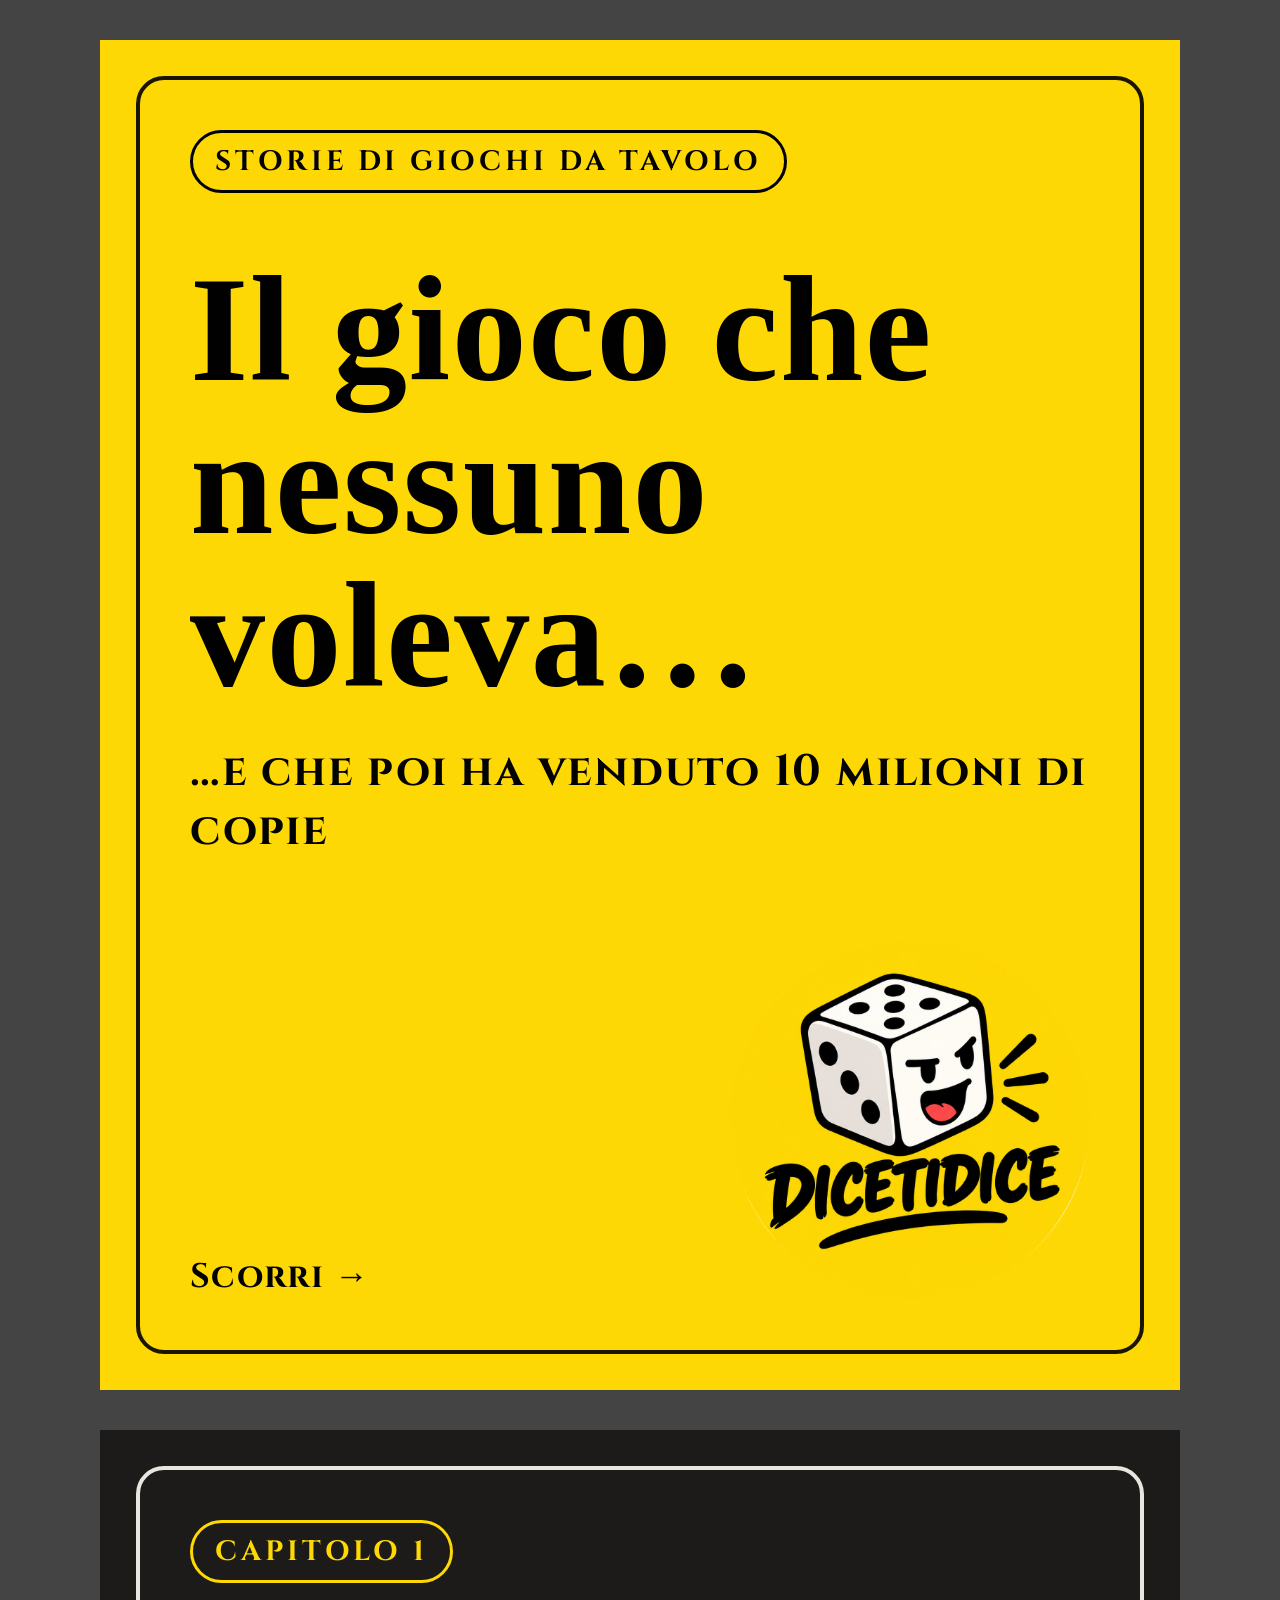
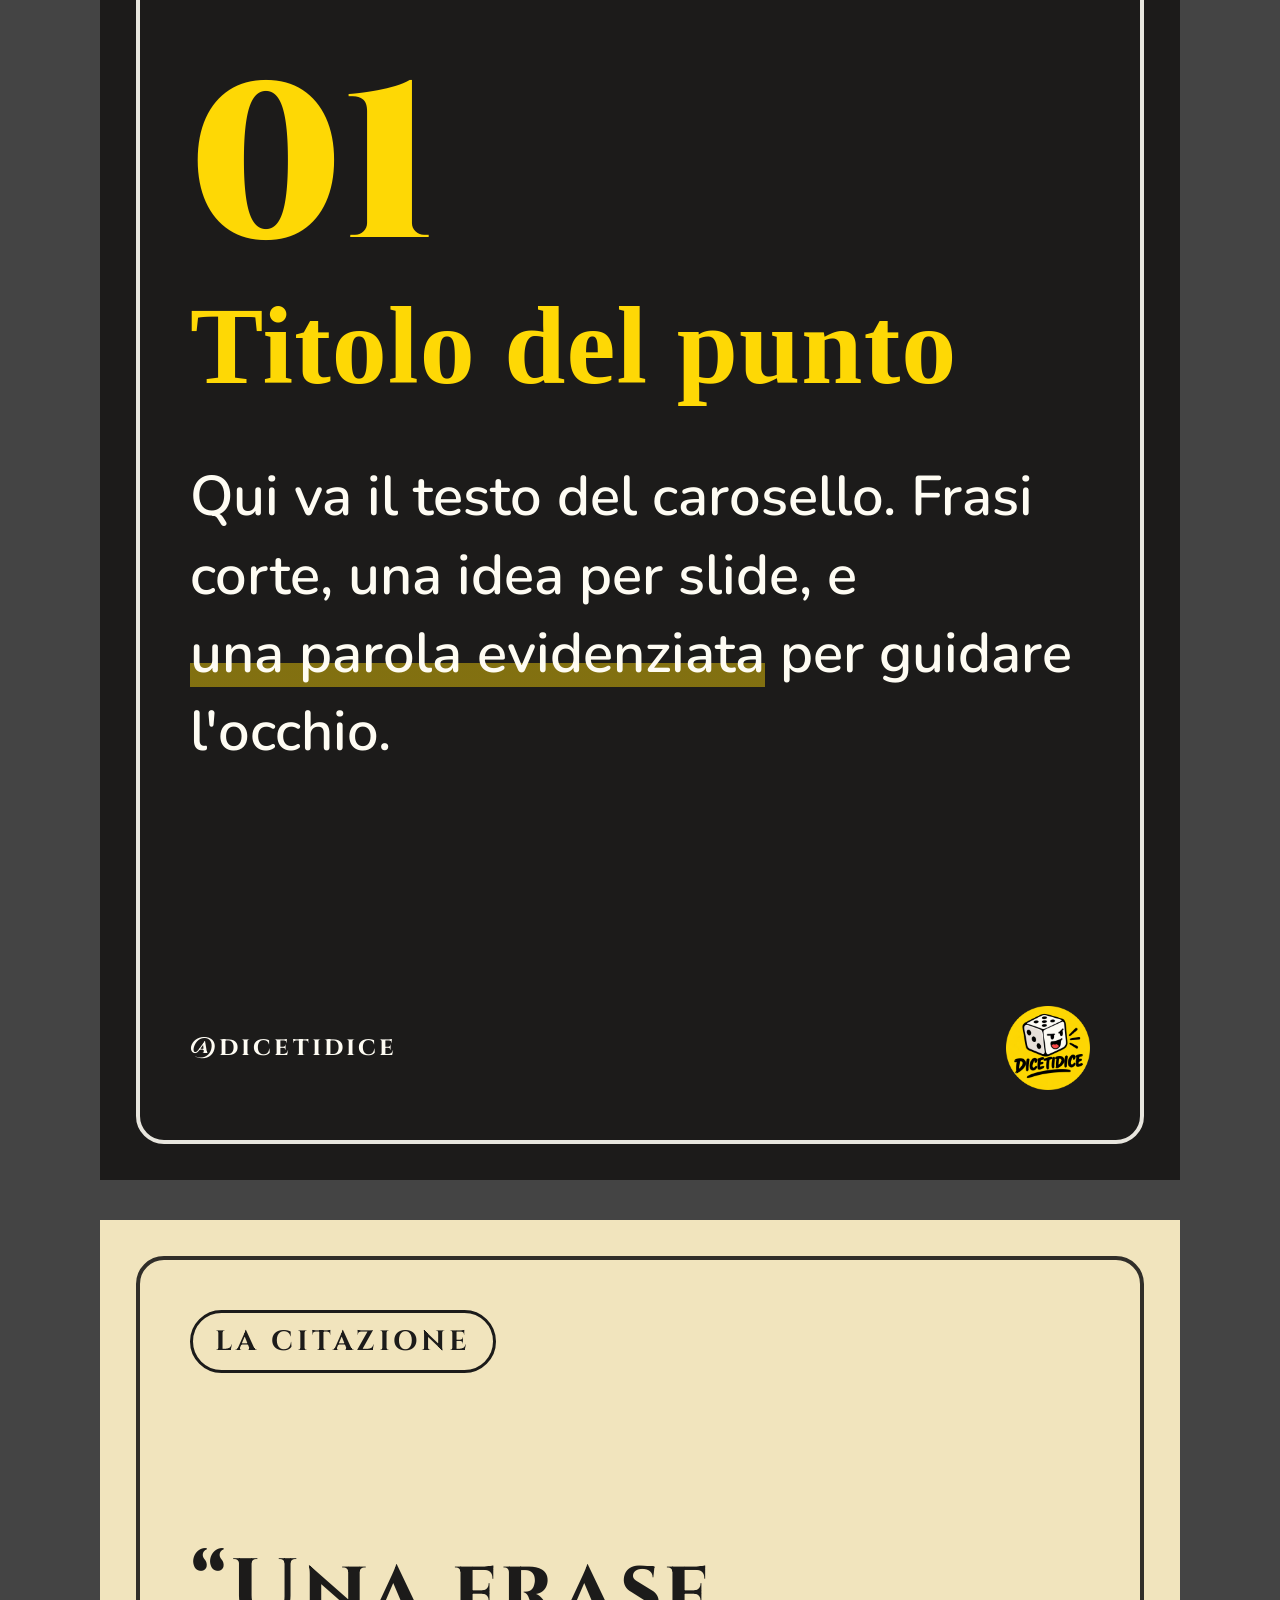
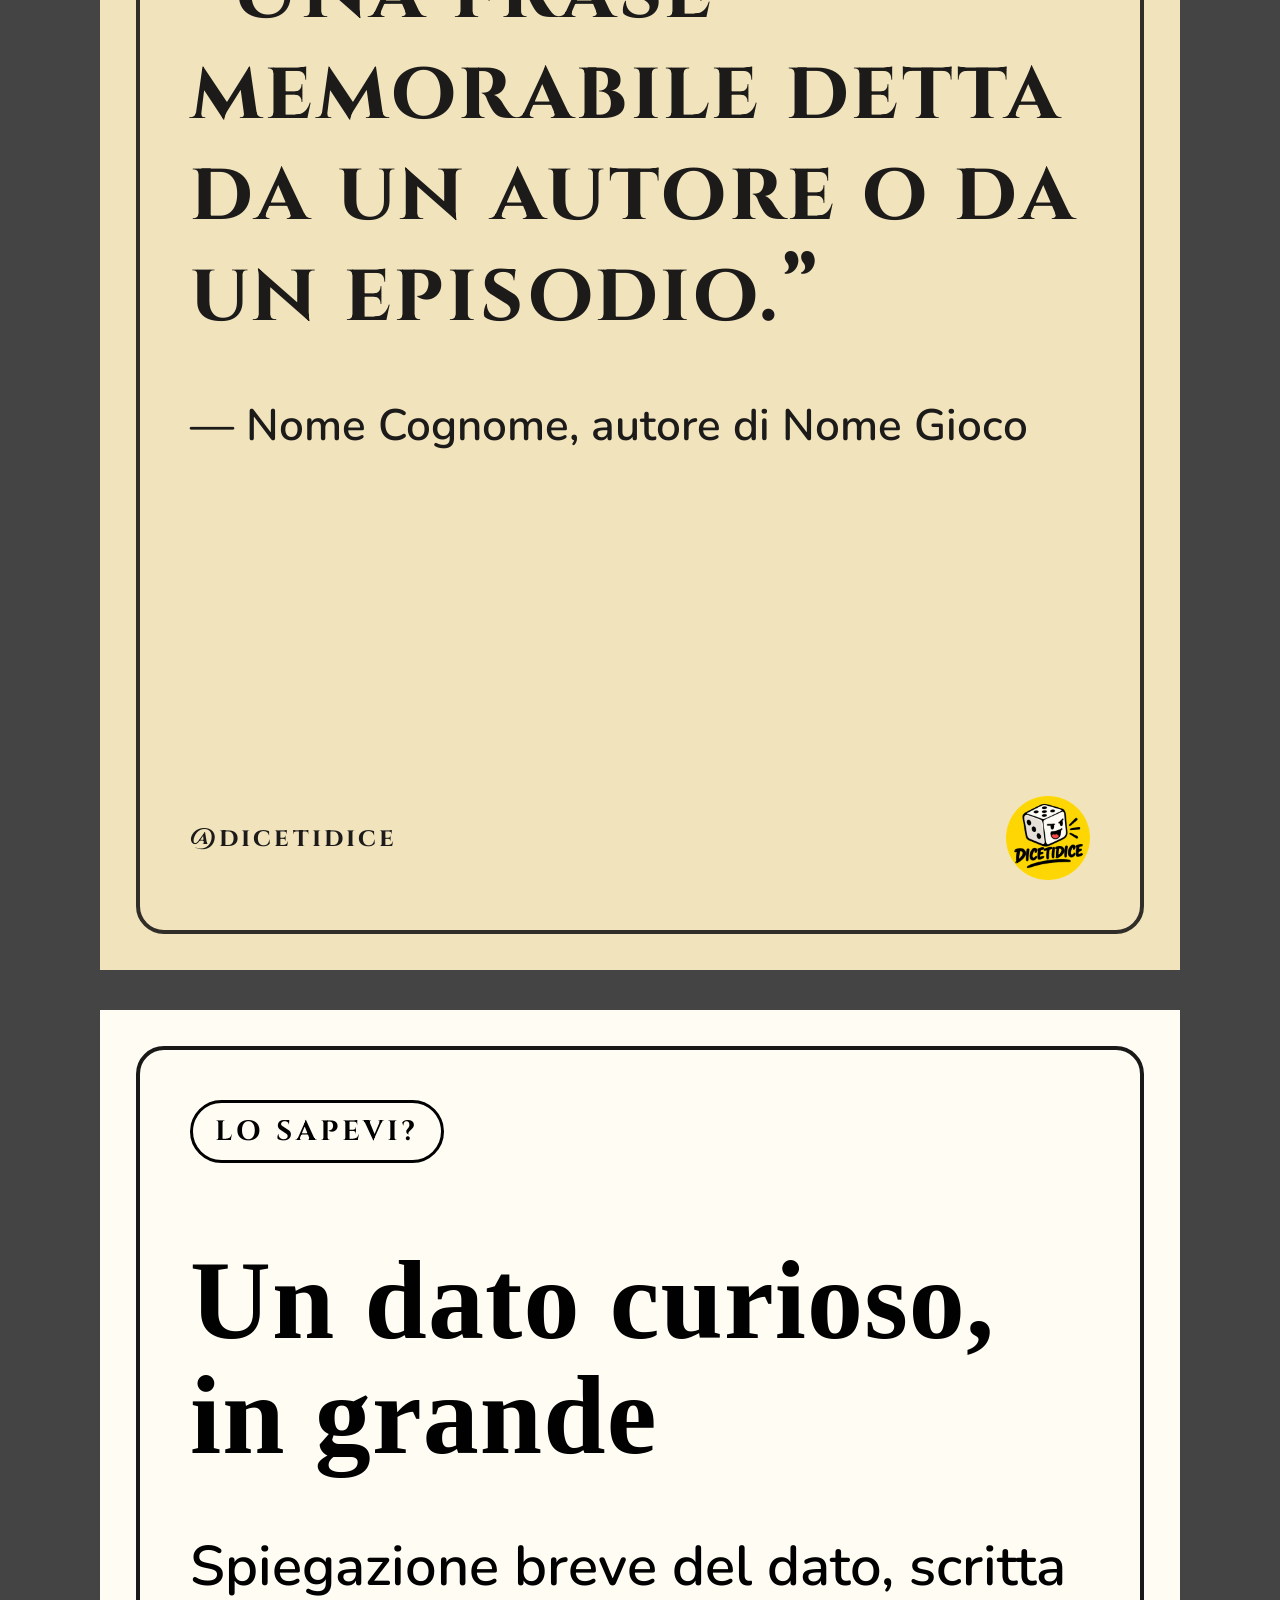
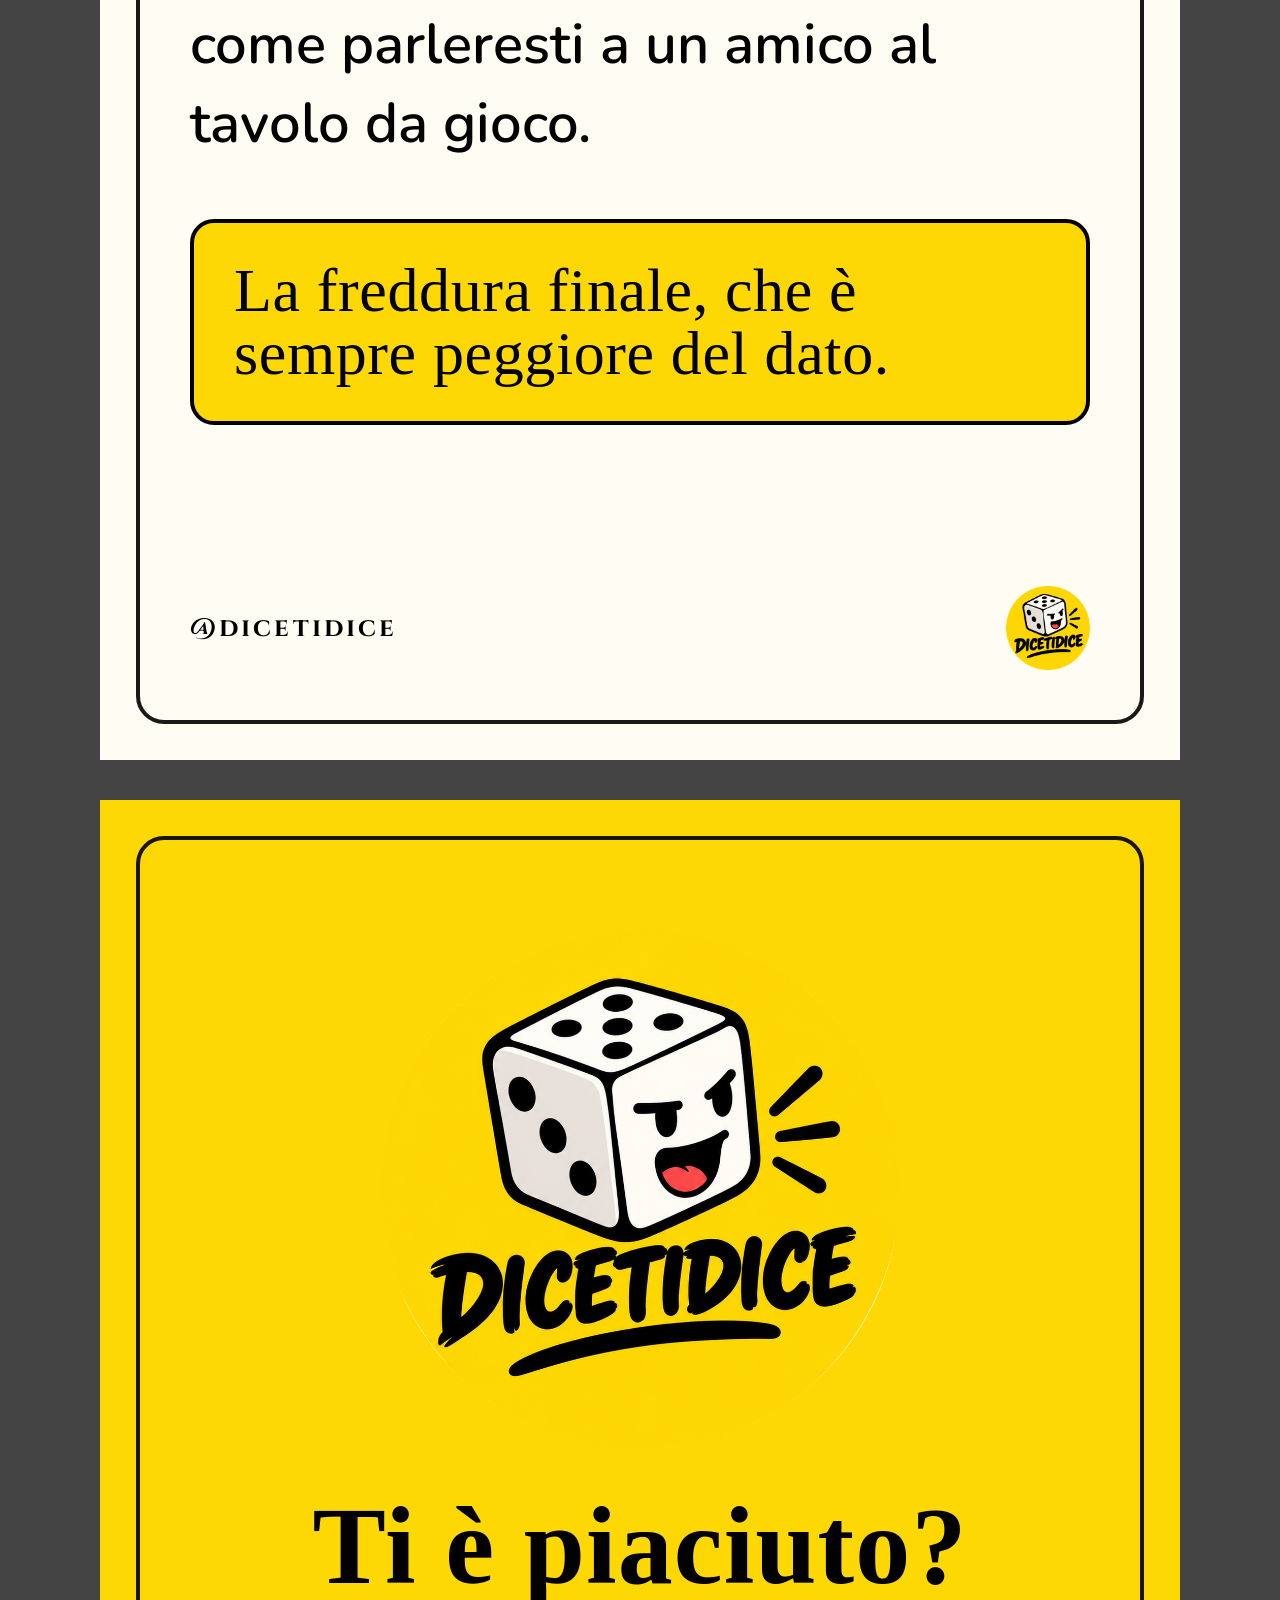
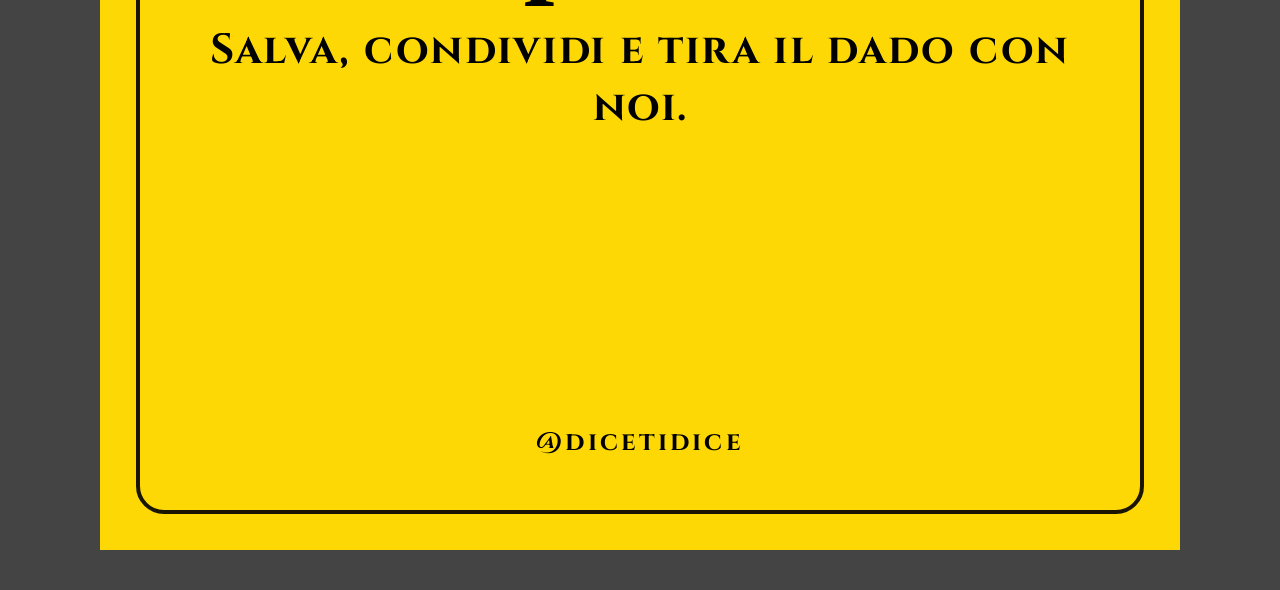
==== templates/carosello.html @ 69e37469 "Aggiunge brand guide, token CSS, logo e template carosello 4:5 Co-Authored-By: Claude Sonnet 5.5 <no" ====
<!doctype html>
<html lang="it">
<head>
<meta charset="utf-8">
<title>DICETIDICE — Template carosello 4:5</title>
<link rel="stylesheet" href="../assets/brand.css">
<style>
  body { margin: 0; background: #444; display: flex; flex-direction: column; gap: 40px; align-items: center; padding: 40px 0; }
  .logo-grande { width: 360px; height: 360px; }
</style>
</head>
<body>

<!-- 1. COPERTINA -->
<section class="slide giallo" id="slide-1">
  <span class="tag" style="align-self:flex-start">Storie di giochi da tavolo</span>
  <h1 class="titolo" style="font-size:150px; margin:60px 0 30px">Il gioco che nessuno voleva&hellip;</h1>
  <p class="fantasy" style="font-size:44px; margin:0">&hellip;e che poi ha venduto 10 milioni di copie</p>
  <div style="margin-top:auto; display:flex; align-items:flex-end; justify-content:space-between">
    <span class="fantasy" style="font-size:34px">Scorri &rarr;</span>
    <img class="logo-grande" src="../assets/logo-dicetidice.png" alt="DICETIDICE">
  </div>
</section>

<!-- 2. CONTENUTO (scuro) -->
<section class="slide scuro" id="slide-2">
  <span class="tag" style="align-self:flex-start; color:var(--giallo)">Capitolo 1</span>
  <div class="centro"><div class="numero">01</div>
  <h2 class="titolo" style="font-size:110px; margin:20px 0 40px; color:var(--giallo)">Titolo del punto</h2>
  <p class="corpo">Qui va il testo del carosello. Frasi corte, una idea per slide, e <span class="sottolineatura">una parola evidenziata</span> per guidare l'occhio.</p></div>
  <div class="piede"><span>@dicetidice</span><img src="../assets/logo-dicetidice.png" alt=""></div>
</section>

<!-- 3. CITAZIONE (pergamena) -->
<section class="slide perg" id="slide-3">
  <span class="tag" style="align-self:flex-start">La citazione</span>
  <div class="centro"><p class="fantasy" style="font-size:84px; line-height:1.2; margin:0 0 50px">&ldquo;Una frase memorabile detta da un autore o da un episodio.&rdquo;</p>
  <p class="corpo" style="font-size:44px; margin:0">&mdash; Nome Cognome, autore di Nome Gioco</p></div>
  <div class="piede"><span>@dicetidice</span><img src="../assets/logo-dicetidice.png" alt=""></div>
</section>

<!-- 4. CONTENUTO (bianco) con freddura -->
<section class="slide bianco" id="slide-4">
  <span class="tag" style="align-self:flex-start">Lo sapevi?</span>
  <div class="centro"><h2 class="titolo" style="font-size:112px; margin:0 0 40px">Un dato curioso, in grande</h2>
  <p class="corpo">Spiegazione breve del dato, scritta come parleresti a un amico al tavolo da gioco.</p>
  <div style="margin-top:50px; padding:36px 40px; border:4px solid var(--nero); border-radius:24px; background:var(--giallo)">
    <p class="titolo" style="font-size:62px; margin:0">La freddura finale, che &egrave; sempre peggiore del dato.</p>
  </div></div>
  <div class="piede"><span>@dicetidice</span><img src="../assets/logo-dicetidice.png" alt=""></div>
</section>

<!-- 5. CHIUSURA / CTA -->
<section class="slide giallo" id="slide-5">
  <img src="../assets/logo-dicetidice.png" alt="DICETIDICE" style="width:520px; height:520px; align-self:center; margin-top:40px">
  <h2 class="titolo" style="font-size:110px; text-align:center; margin:40px 0 20px">Ti &egrave; piaciuto?</h2>
  <p class="fantasy" style="font-size:42px; text-align:center; margin:0">Salva, condividi e tira il dado con noi.</p>
  <div class="piede" style="justify-content:center"><span>@dicetidice</span></div>
</section>

</body>
</html>
---- assets/brand.css ----
/* DICETIDICE — design tokens e componenti condivisi */
@import url('https://fonts.googleapis.com/css2?family=Permanent+Marker&family=Cinzel:wght@500;700;900&family=Nunito:wght@400;600;800&display=swap');

:root {
  --giallo: #FED805;       /* Giallo dado — colore guida (campionato dal logo) */
  --nero: #010101;         /* Nero pennarello */
  --antracite: #1C1B1A;    /* Sfondi scuri */
  --bianco: #FEFCF3;       /* Bianco dado */
  --rosso: #FB4848;        /* Rosso lingua — solo accenti */
  --pergamena: #F1E4BD;    /* Pergamena — sfondi "fantasy" */
  --ombra: #B8B4AE;        /* Grigio ombra del dado */

  --font-titoli: 'Permanent Marker', cursive;
  --font-fantasy: 'Cinzel', serif;
  --font-testo: 'Nunito', sans-serif;
}

/* ---------- Slide 4:5 (1080x1350) ---------- */
.slide, .slide * { box-sizing: border-box; }
.slide {
  position: relative; width: 1080px; height: 1350px; overflow: hidden;
  padding: 90px; display: flex; flex-direction: column;
  font-family: var(--font-testo); color: var(--nero);
}
.slide.giallo { background: var(--giallo); color: var(--nero); }
.slide.scuro  { background: var(--antracite); color: var(--bianco); }
.slide.perg   { background: var(--pergamena); color: var(--antracite); }
.slide.bianco { background: var(--bianco); color: var(--nero); }

/* cornice sottile (richiamo carta da gioco) */
.slide::before {
  content: ''; position: absolute; inset: 36px; border: 4px solid currentColor;
  border-radius: 28px; opacity: .9; pointer-events: none;
}
.slide.noframe::before { display: none; }

.titolo   { font-family: var(--font-titoli); line-height: 1.02; letter-spacing: .01em; }
.fantasy  { font-family: var(--font-fantasy); font-weight: 700; letter-spacing: .04em; }
.corpo    { font-size: 56px; line-height: 1.4; font-weight: 600; }
.sottolineatura {
  display: inline-block; background: linear-gradient(transparent 62%, var(--giallo) 62% 92%, transparent 92%);
}
.scuro .sottolineatura { background: linear-gradient(transparent 62%, rgba(254,216,5,.45) 62% 92%, transparent 92%); }

.tag {
  display: inline-block; font-family: var(--font-fantasy); font-weight: 700; font-size: 28px;
  letter-spacing: .14em; text-transform: uppercase; padding: 10px 22px;
  border: 3px solid currentColor; border-radius: 999px;
}
.piede {
  margin-top: auto; display: flex; align-items: center; justify-content: space-between;
  font-family: var(--font-fantasy); font-weight: 700; font-size: 26px; letter-spacing: .12em;
}
.piede img { width: 84px; height: 84px; }
.numero {
  font-family: var(--font-fantasy); font-weight: 900; font-size: 220px; line-height: .9; color: var(--giallo);
  -webkit-text-stroke: 0;
}
.perg .numero, .bianco .numero { color: var(--nero); }
.pips { display: grid; grid-template-columns: repeat(3, 26px); gap: 12px; }
.pips i { width: 26px; height: 26px; border-radius: 50%; background: currentColor; }
.hl-rosso { color: var(--rosso); }

.centro { margin: auto 0; }
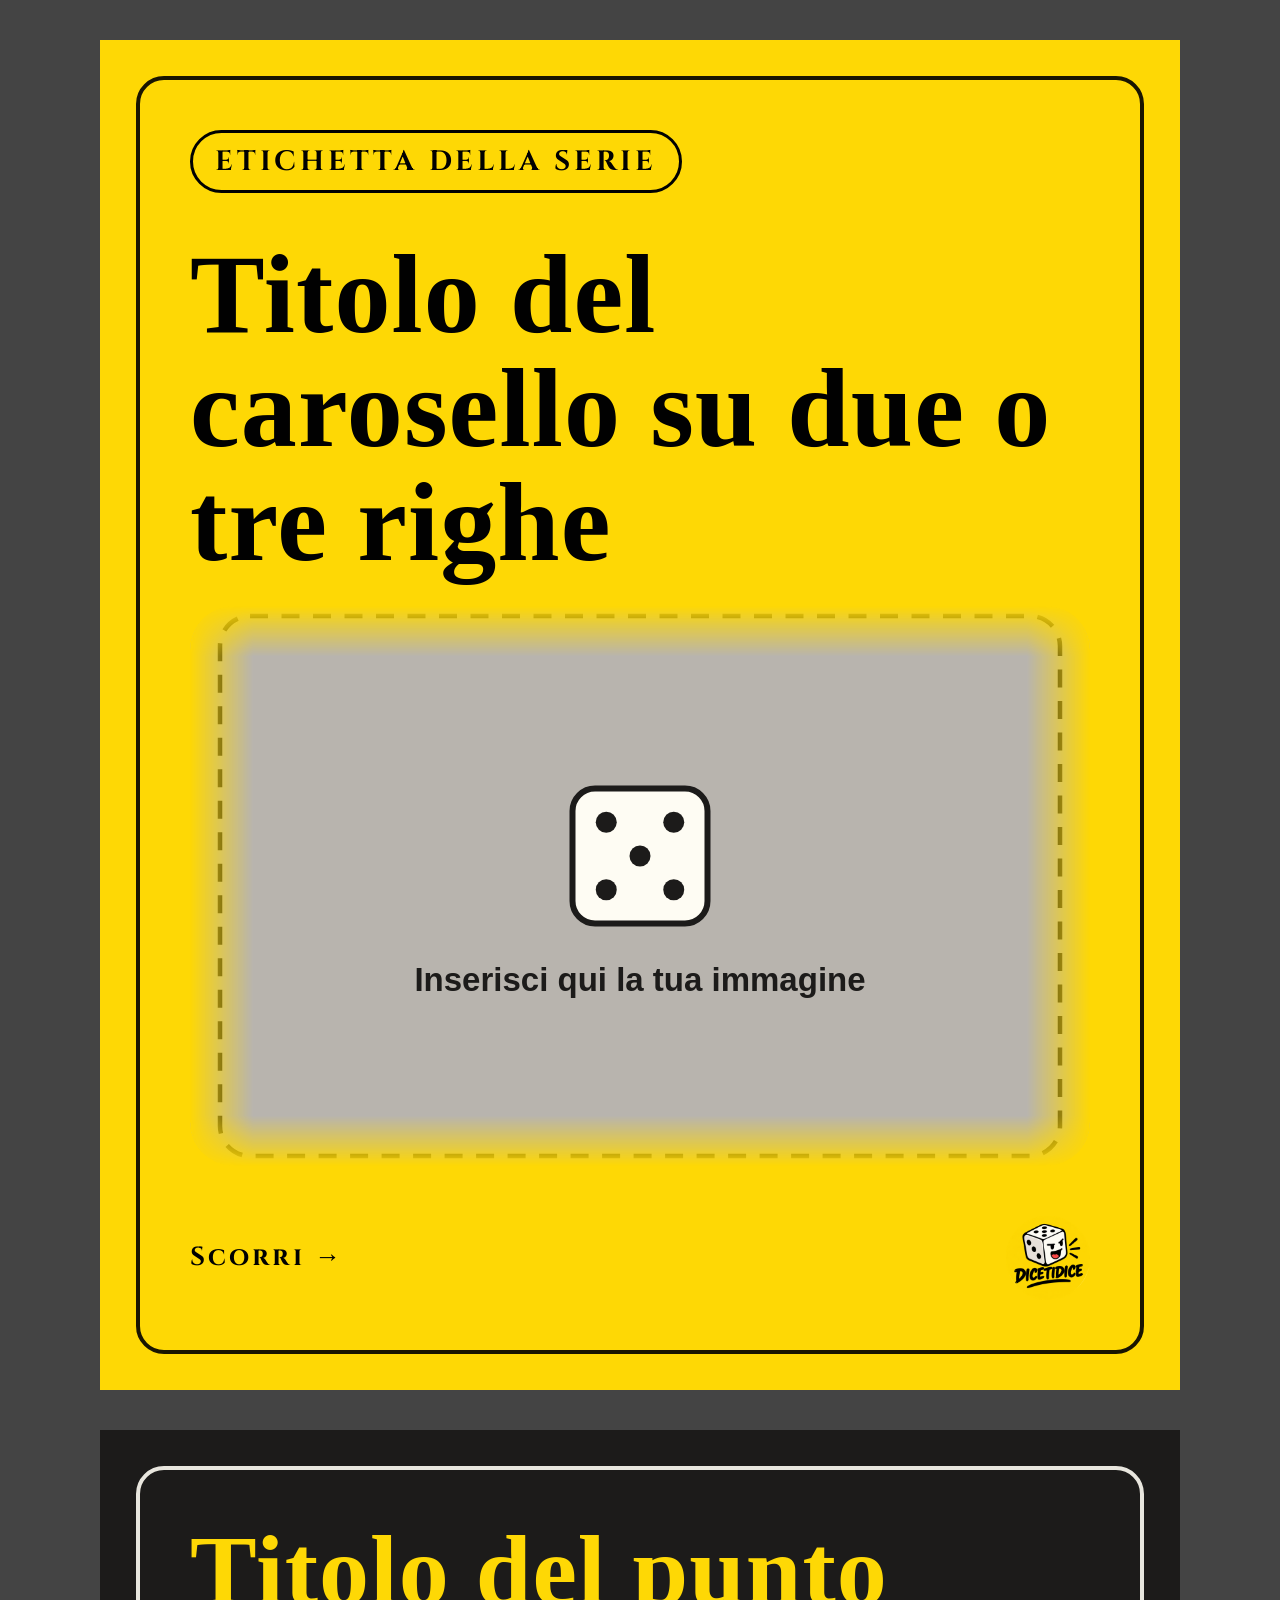
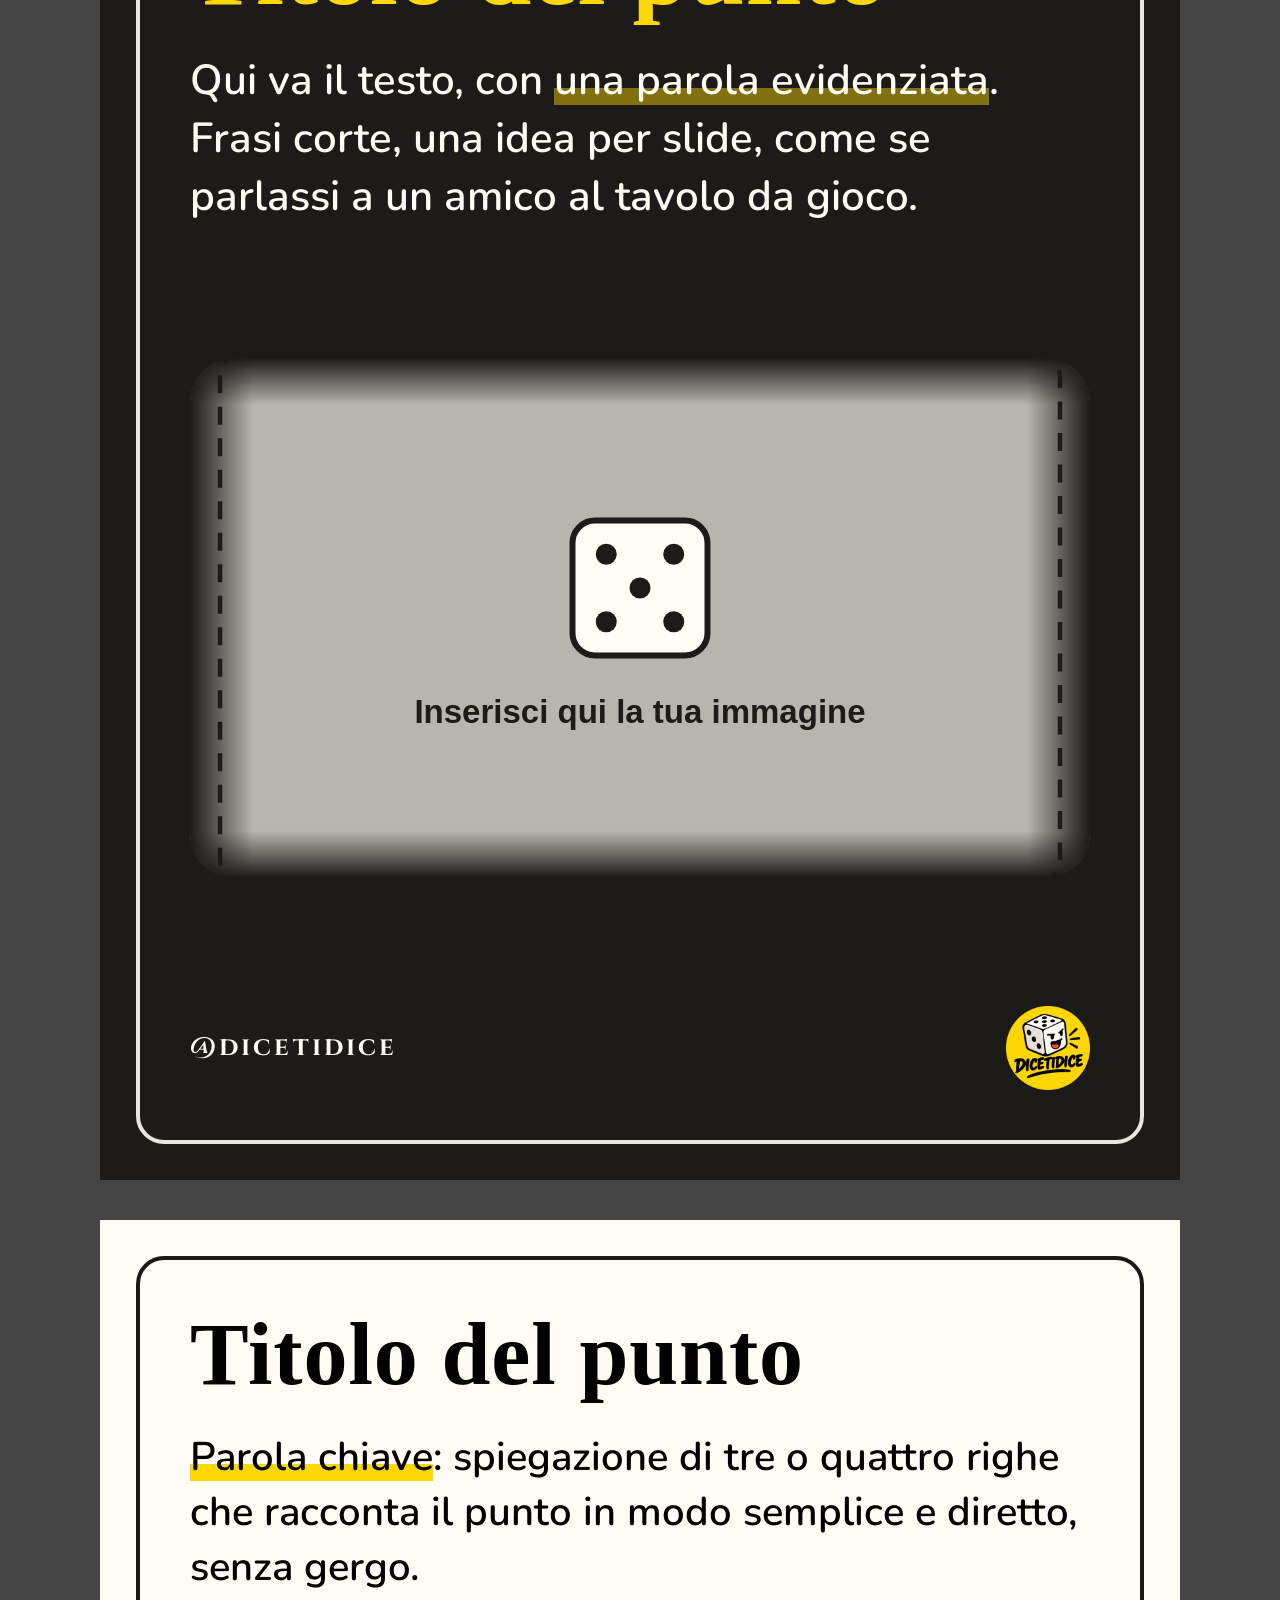
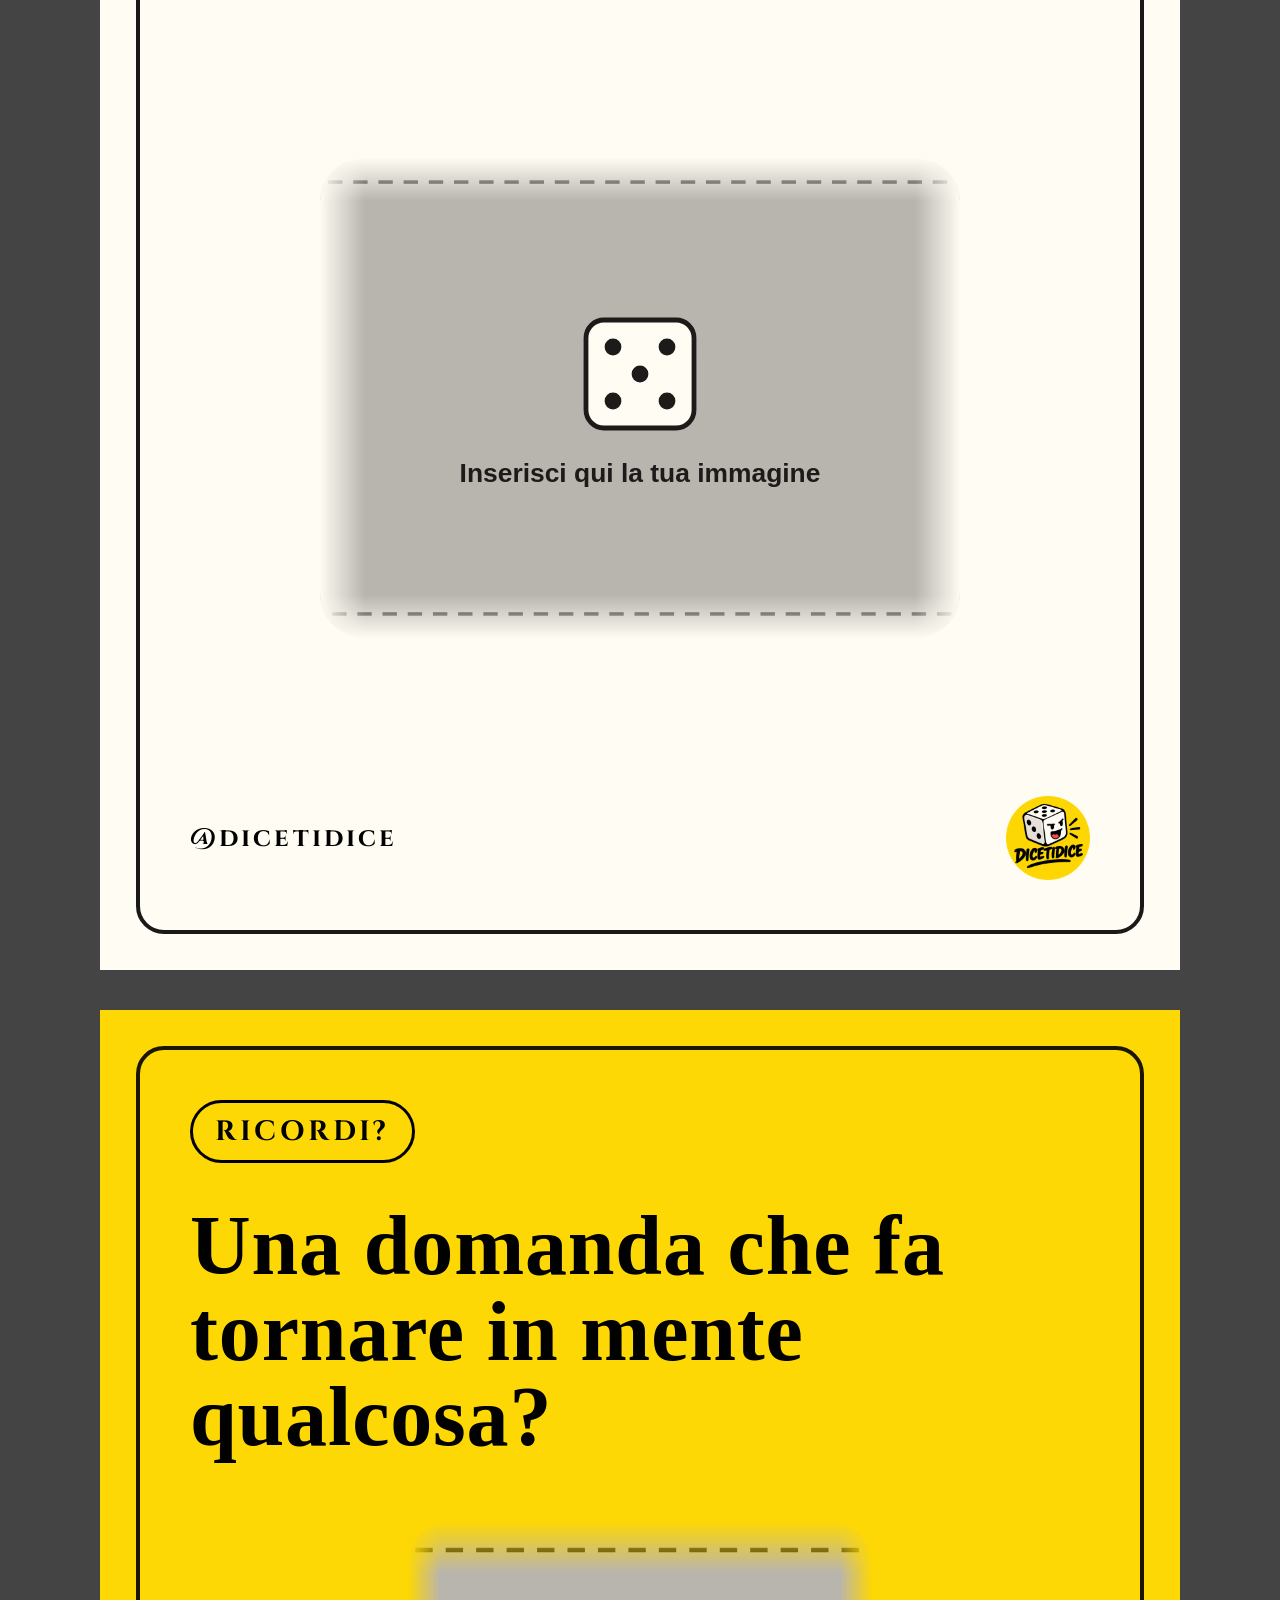
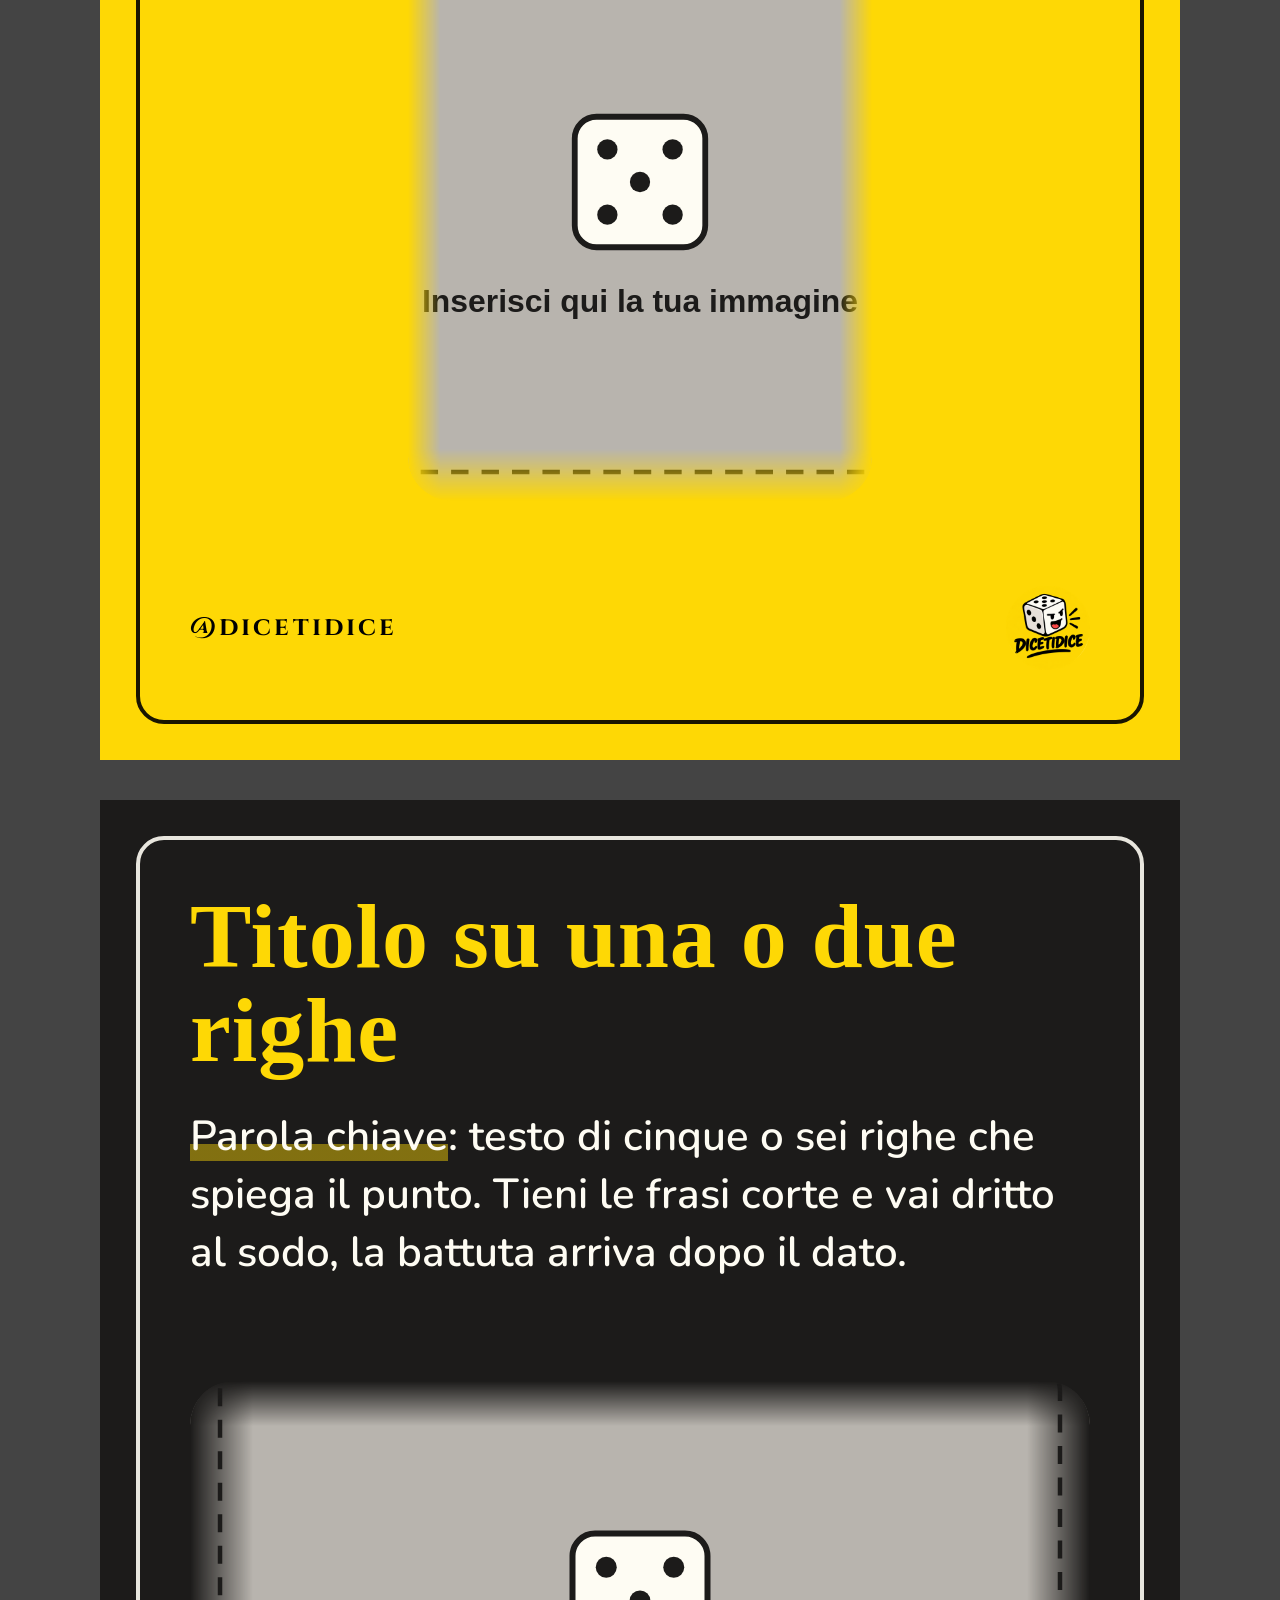
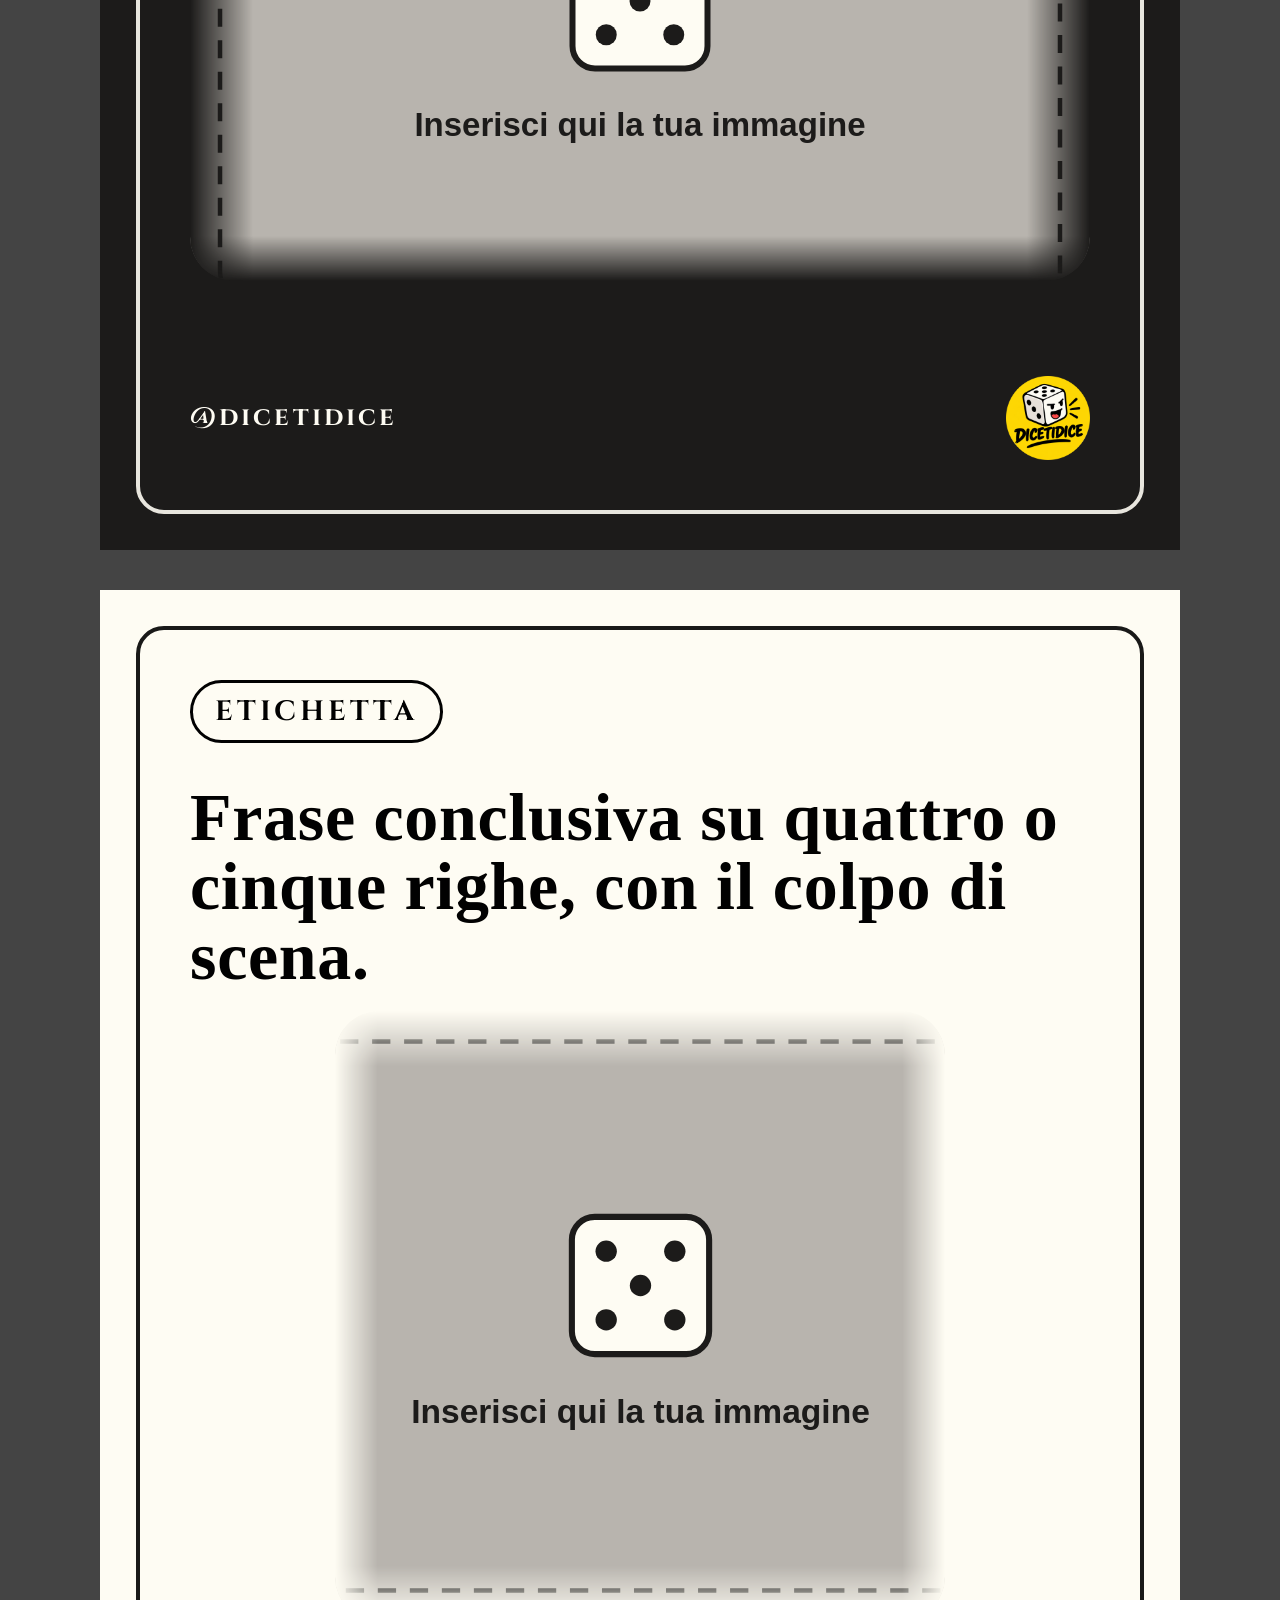
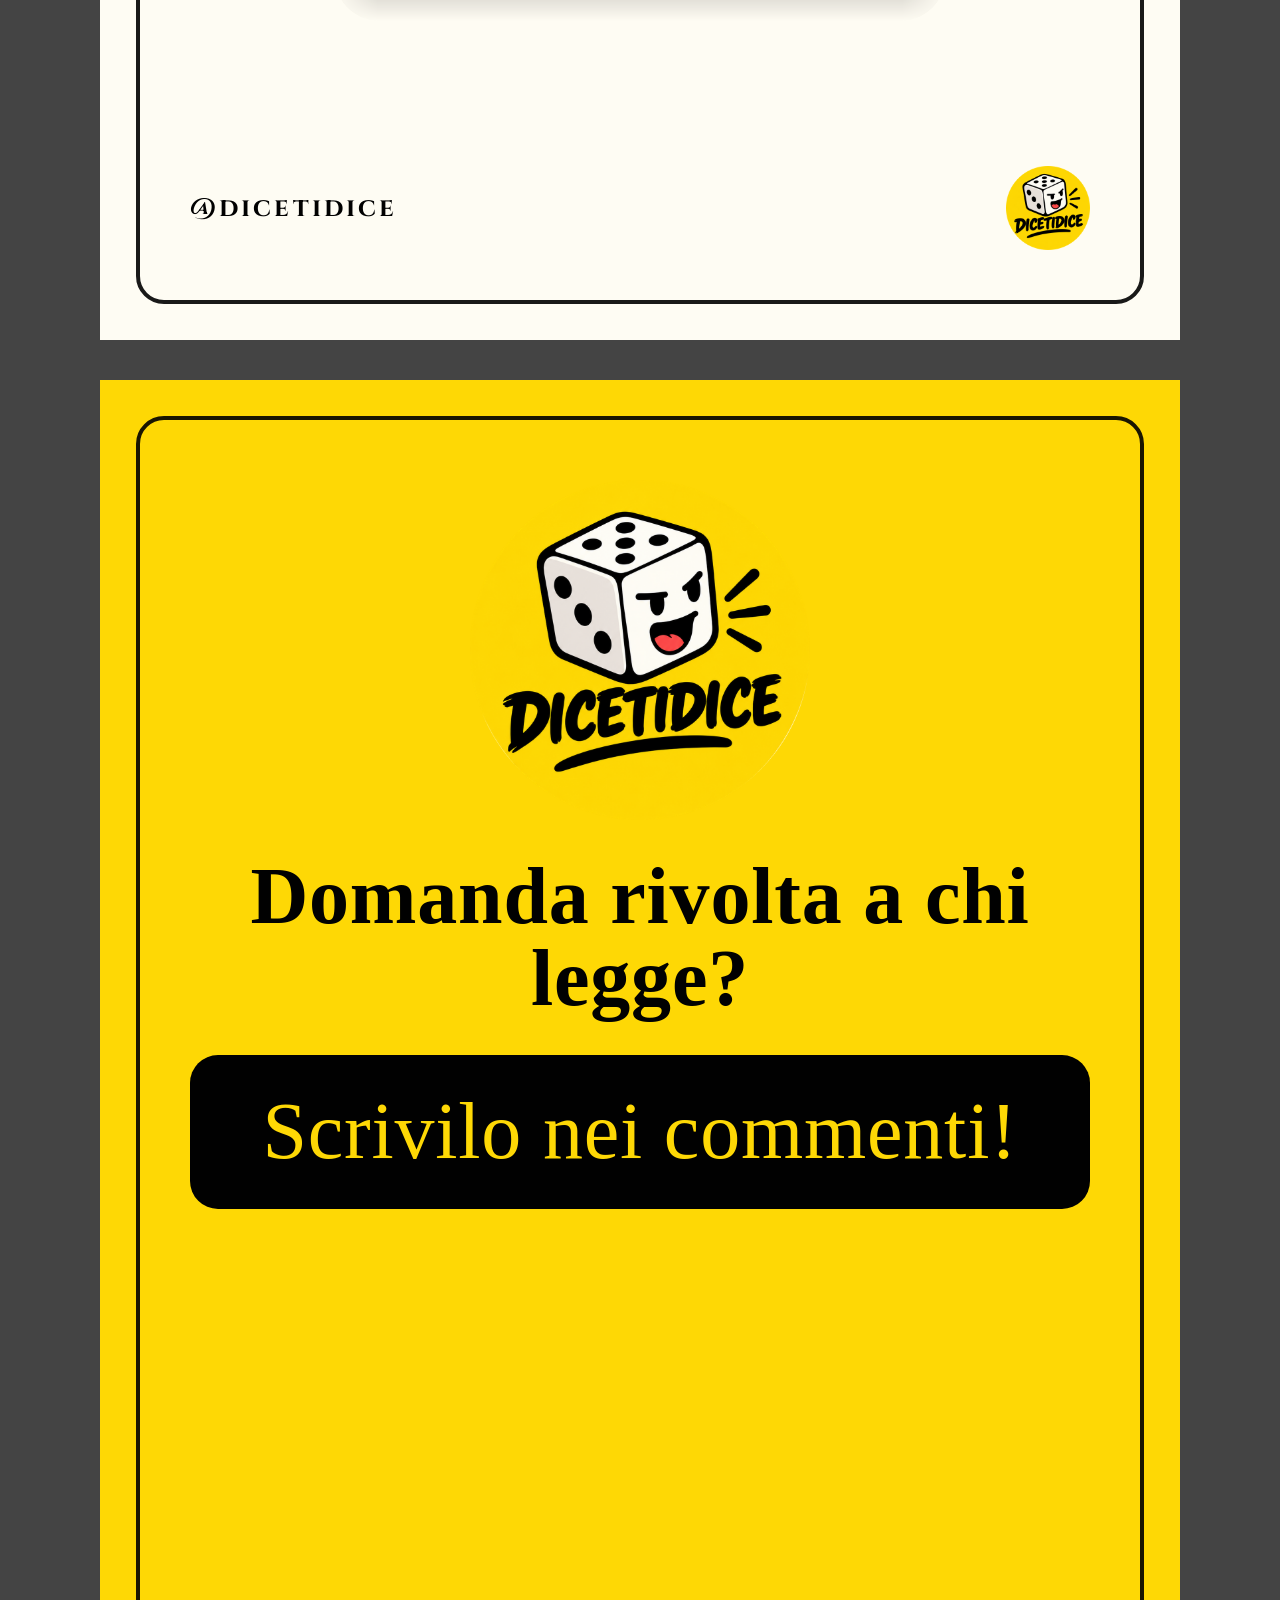
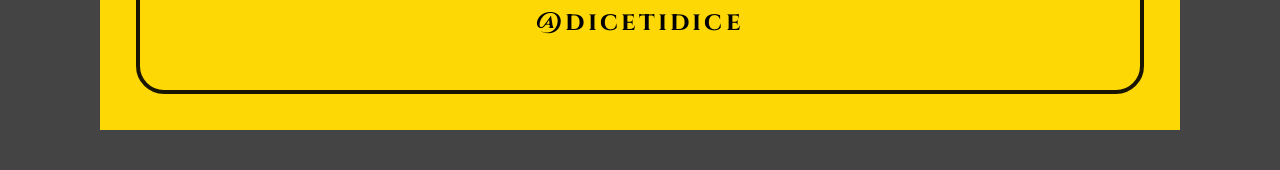
==== commit 0698da18: "Template carosello 7 slide con foto sfumate e segnaposto Co-Authored-By: Claude Sonnet 5.5 <noreply@" ====
--- a/templates/carosello.html
+++ b/templates/carosello.html
@@ -3,58 +3,76 @@
 <head>
 <meta charset="utf-8">
 <title>DICETIDICE — Template carosello 4:5</title>
+<!--
+  TEMPLATE CAROSELLO (7 slide, 1080x1350).
+  Sostituisci i testi e le immagini segnaposto (assets/segnaposto-foto.svg),
+  poi esporta in PNG: node export.js templates/carosello.html out/
+  Struttura: 1 copertina · 2-3 contenuto + foto · 4 domanda/nostalgia · 5 contenuto + foto · 6 chiusura sul risultato · 7 invito ai commenti
+-->
 <link rel="stylesheet" href="../assets/brand.css">
 <style>
   body { margin: 0; background: #444; display: flex; flex-direction: column; gap: 40px; align-items: center; padding: 40px 0; }
-  .logo-grande { width: 360px; height: 360px; }
 </style>
 </head>
 <body>
 
-<!-- 1. COPERTINA -->
-<section class="slide giallo" id="slide-1">
-  <span class="tag" style="align-self:flex-start">Storie di giochi da tavolo</span>
-  <h1 class="titolo" style="font-size:150px; margin:60px 0 30px">Il gioco che nessuno voleva&hellip;</h1>
-  <p class="fantasy" style="font-size:44px; margin:0">&hellip;e che poi ha venduto 10 milioni di copie</p>
-  <div style="margin-top:auto; display:flex; align-items:flex-end; justify-content:space-between">
-    <span class="fantasy" style="font-size:34px">Scorri &rarr;</span>
-    <img class="logo-grande" src="../assets/logo-dicetidice.png" alt="DICETIDICE">
-  </div>
+<!-- 1. COPERTINA (giallo) -->
+<section class="slide giallo">
+  <span class="tag" style="align-self:flex-start">Etichetta della serie</span>
+  <h1 class="titolo" style="font-size:112px; margin:44px 0 0">Titolo del carosello su due o tre righe</h1>
+  <img class="foto" src="../assets/segnaposto-foto.svg" style="height:560px; margin:auto 0 24px">
+  <div class="piede"><span>Scorri &rarr;</span><img src="../assets/logo-dicetidice.png" alt=""></div>
 </section>
 
-<!-- 2. CONTENUTO (scuro) -->
-<section class="slide scuro" id="slide-2">
-  <span class="tag" style="align-self:flex-start; color:var(--giallo)">Capitolo 1</span>
-  <div class="centro"><div class="numero">01</div>
-  <h2 class="titolo" style="font-size:110px; margin:20px 0 40px; color:var(--giallo)">Titolo del punto</h2>
-  <p class="corpo">Qui va il testo del carosello. Frasi corte, una idea per slide, e <span class="sottolineatura">una parola evidenziata</span> per guidare l'occhio.</p></div>
+<!-- 2. CONTENUTO + FOTO (scuro) -->
+<section class="slide scuro">
+  <h2 class="titolo gioco" style="color:var(--giallo)">Titolo del punto</h2>
+  <p class="testo">Qui va il testo, con <span class="sottolineatura">una parola evidenziata</span>. Frasi corte, una idea per slide, come se parlassi a un amico al tavolo da gioco.</p>
+  <div class="blocco-foto"><img class="foto" src="../assets/segnaposto-foto.svg" style="height:520px"></div>
   <div class="piede"><span>@dicetidice</span><img src="../assets/logo-dicetidice.png" alt=""></div>
 </section>
 
-<!-- 3. CITAZIONE (pergamena) -->
-<section class="slide perg" id="slide-3">
-  <span class="tag" style="align-self:flex-start">La citazione</span>
-  <div class="centro"><p class="fantasy" style="font-size:84px; line-height:1.2; margin:0 0 50px">&ldquo;Una frase memorabile detta da un autore o da un episodio.&rdquo;</p>
-  <p class="corpo" style="font-size:44px; margin:0">&mdash; Nome Cognome, autore di Nome Gioco</p></div>
+<!-- 3. CONTENUTO + FOTO (bianco) -->
+<section class="slide bianco">
+  <h2 class="titolo gioco" style="font-size:88px">Titolo del punto</h2>
+  <p class="testo" style="font-size:40px"><span class="sottolineatura">Parola chiave</span>: spiegazione di tre o quattro righe che racconta il punto in modo semplice e diretto, senza gergo.</p>
+  <div class="blocco-foto" style="display:flex; justify-content:center"><img class="foto" src="../assets/segnaposto-foto.svg" style="width:auto; height:480px; aspect-ratio:4/3"></div>
   <div class="piede"><span>@dicetidice</span><img src="../assets/logo-dicetidice.png" alt=""></div>
 </section>
 
-<!-- 4. CONTENUTO (bianco) con freddura -->
-<section class="slide bianco" id="slide-4">
-  <span class="tag" style="align-self:flex-start">Lo sapevi?</span>
-  <div class="centro"><h2 class="titolo" style="font-size:112px; margin:0 0 40px">Un dato curioso, in grande</h2>
-  <p class="corpo">Spiegazione breve del dato, scritta come parleresti a un amico al tavolo da gioco.</p>
-  <div style="margin-top:50px; padding:36px 40px; border:4px solid var(--nero); border-radius:24px; background:var(--giallo)">
-    <p class="titolo" style="font-size:62px; margin:0">La freddura finale, che &egrave; sempre peggiore del dato.</p>
-  </div></div>
+<!-- 4. DOMANDA / NOSTALGIA (giallo, foto verticale) -->
+<section class="slide giallo">
+  <span class="tag" style="align-self:flex-start">Ricordi?</span>
+  <h2 class="titolo" style="font-size:84px; margin:40px 0 0">Una domanda che fa tornare in mente qualcosa?</h2>
+  <div class="blocco-foto" style="display:flex; justify-content:center; margin-bottom:24px">
+    <img class="foto" src="../assets/segnaposto-foto.svg" style="width:auto; height:580px; aspect-ratio:4/5">
+  </div>
   <div class="piede"><span>@dicetidice</span><img src="../assets/logo-dicetidice.png" alt=""></div>
 </section>
 
-<!-- 5. CHIUSURA / CTA -->
-<section class="slide giallo" id="slide-5">
-  <img src="../assets/logo-dicetidice.png" alt="DICETIDICE" style="width:520px; height:520px; align-self:center; margin-top:40px">
-  <h2 class="titolo" style="font-size:110px; text-align:center; margin:40px 0 20px">Ti &egrave; piaciuto?</h2>
-  <p class="fantasy" style="font-size:42px; text-align:center; margin:0">Salva, condividi e tira il dado con noi.</p>
+<!-- 5. CONTENUTO + FOTO (scuro) -->
+<section class="slide scuro">
+  <h2 class="titolo gioco" style="color:var(--giallo); font-size:92px">Titolo su una o due righe</h2>
+  <p class="testo"><span class="sottolineatura">Parola chiave</span>: testo di cinque o sei righe che spiega il punto. Tieni le frasi corte e vai dritto al sodo, la battuta arriva dopo il dato.</p>
+  <div class="blocco-foto"><img class="foto" src="../assets/segnaposto-foto.svg" style="height:500px"></div>
+  <div class="piede"><span>@dicetidice</span><img src="../assets/logo-dicetidice.png" alt=""></div>
+</section>
+
+<!-- 6. CHIUSURA SUL RISULTATO (bianco, oggetto in primo piano) -->
+<section class="slide bianco">
+  <span class="tag" style="align-self:flex-start">Etichetta</span>
+  <h2 class="titolo" style="font-size:68px; margin:40px 0 0">Frase conclusiva su quattro o cinque righe, con il colpo di scena.</h2>
+  <div class="blocco-foto" style="margin:20px 0 24px; display:flex; justify-content:center"><img class="foto" src="../assets/segnaposto-foto.svg" style="width:auto; height:610px; aspect-ratio:1/1"></div>
+  <div class="piede"><span>@dicetidice</span><img src="../assets/logo-dicetidice.png" alt=""></div>
+</section>
+
+<!-- 7. INVITO AI COMMENTI (giallo) -->
+<section class="slide giallo">
+  <img src="../assets/logo-dicetidice.png" alt="DICETIDICE" style="width:340px; height:340px; align-self:center; margin-top:10px">
+  <h2 class="titolo" style="font-size:80px; text-align:center; margin:36px 0 36px">Domanda rivolta a chi legge?</h2>
+  <div style="background:var(--nero); border-radius:28px; padding:36px 40px; text-align:center">
+    <p class="titolo" style="font-size:80px; margin:0; color:var(--giallo)">Scrivilo nei commenti!</p>
+  </div>
   <div class="piede" style="justify-content:center"><span>@dicetidice</span></div>
 </section>
 
--- a/assets/brand.css
+++ b/assets/brand.css
@@ -62,3 +62,16 @@
 .hl-rosso { color: var(--rosso); }
 
 .centro { margin: auto 0; }
+
+/* ---------- Componenti per caroselli con foto ---------- */
+.foto {
+  display: block; width: 100%; object-fit: cover; border-radius: 44px;
+  /* bordi sfumati e angoli tondi */
+  -webkit-mask-image: linear-gradient(to right, transparent, #000 7%, #000 93%, transparent), linear-gradient(to bottom, transparent, #000 9%, #000 91%, transparent);
+  -webkit-mask-composite: source-in;
+  mask-image: linear-gradient(to right, transparent, #000 7%, #000 93%, transparent), linear-gradient(to bottom, transparent, #000 9%, #000 91%, transparent);
+  mask-composite: intersect;
+}
+.gioco { font-size: 100px; margin: 0 0 30px; }
+.testo { font-size: 42px; line-height: 1.38; font-weight: 600; margin: 0 0 34px; }
+.blocco-foto { margin-top: auto; margin-bottom: 30px; }
